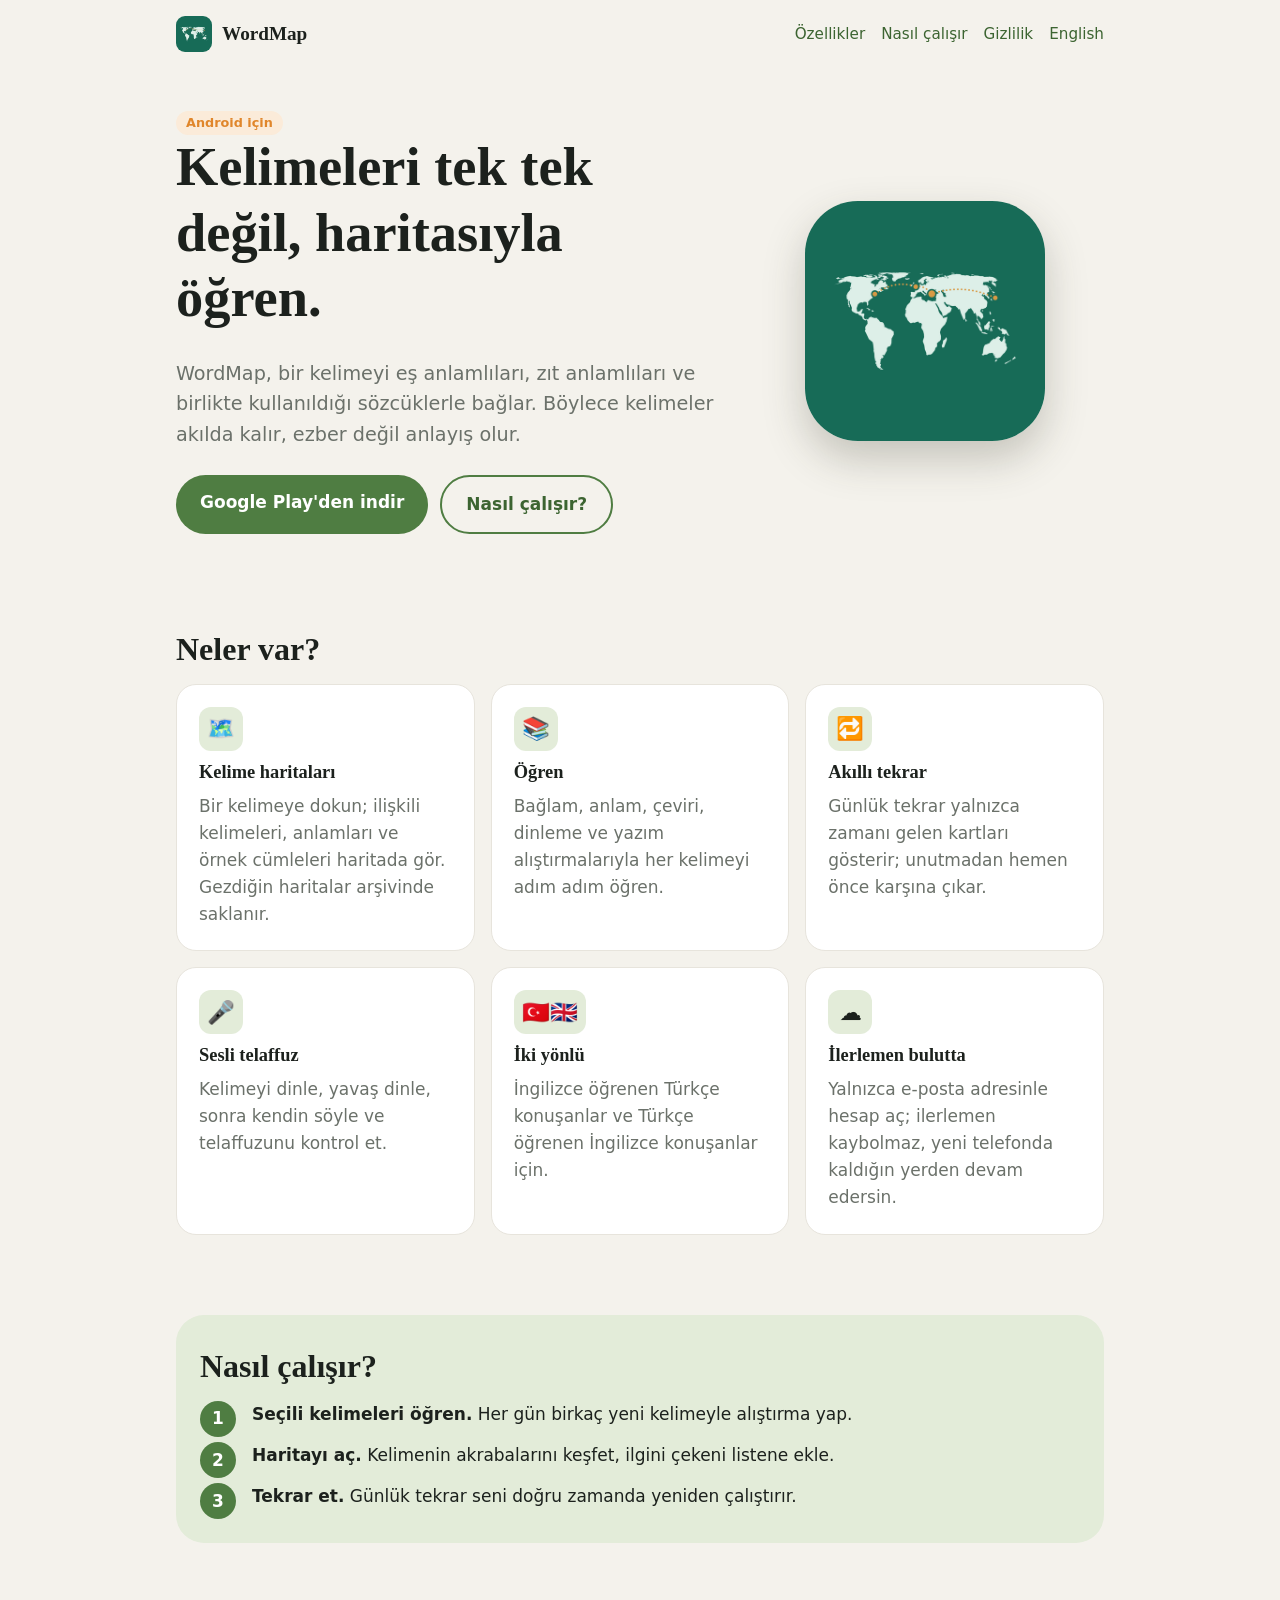
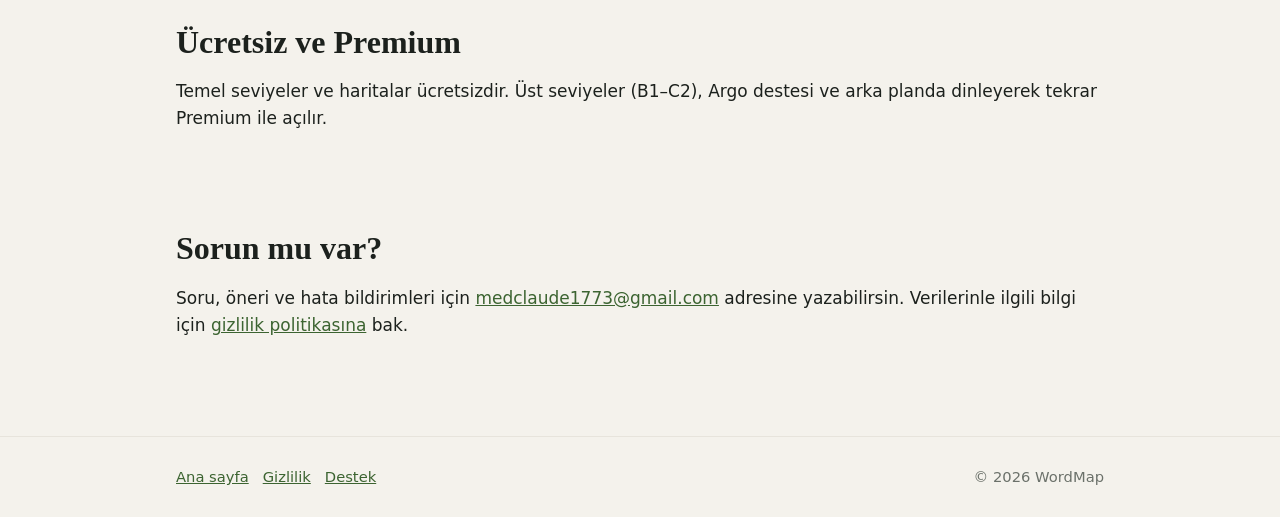
==== index.html @ a654e496 "Initial site Co-Authored-By: Claude Sonnet 5.5 <noreply@anthropic.com>" ====
<!doctype html>
<html lang="tr">
<head>
<meta charset="utf-8">
<meta name="viewport" content="width=device-width,initial-scale=1">
<title>WordMap – Kelimeleri harita gibi öğren</title>
<meta name="description" content="WordMap ile İngilizce ve Türkçe kelimeleri bağlantılarıyla birlikte öğren: kelime haritaları, akıllı tekrar ve sesli telaffuz alıştırması.">
<meta name="theme-color" content="#4F7D42">
<link rel="icon" href="assets/favicon.png">
<link rel="stylesheet" href="style.css">
<link rel="alternate" hreflang="en" href="en/">
</head>
<body>
<header class="top"><div class="wrap">
<a class="brand" href="./"><img src="assets/icon.png" alt="" width="36" height="36">WordMap</a>
<nav><a href="./#features">Özellikler</a><a href="./#how">Nasıl çalışır</a><a href="privacy.html">Gizlilik</a><a href="en/" hreflang="en">English</a></nav>
</div></header>
<main class="wrap">
<div class="hero">
<div>
<span class="badge">Android için</span>
<h1>Kelimeleri tek tek değil, haritasıyla öğren.</h1>
<p class="lead">WordMap, bir kelimeyi eş anlamlıları, zıt anlamlıları ve birlikte kullanıldığı sözcüklerle bağlar. Böylece kelimeler akılda kalır, ezber değil anlayış olur.</p>
<div class="cta">
<a class="btn" href="https://play.google.com/store/apps/details?id=com.wordmap.learn">Google Play'den indir</a>
<a class="btn ghost" href="#how">Nasıl çalışır?</a>
</div>
</div>
<div class="icon-art"><img src="assets/icon.png" alt="WordMap uygulama simgesi" width="240" height="240"></div>
</div>

<section id="features">
<h2>Neler var?</h2>
<div class="grid">
<div class="card"><div class="em">🗺️</div><h3>Kelime haritaları</h3><p>Bir kelimeye dokun; ilişkili kelimeleri, anlamları ve örnek cümleleri haritada gör. Gezdiğin haritalar arşivinde saklanır.</p></div>
<div class="card"><div class="em">📚</div><h3>Öğren</h3><p>Bağlam, anlam, çeviri, dinleme ve yazım alıştırmalarıyla her kelimeyi adım adım öğren.</p></div>
<div class="card"><div class="em">🔁</div><h3>Akıllı tekrar</h3><p>Günlük tekrar yalnızca zamanı gelen kartları gösterir; unutmadan hemen önce karşına çıkar.</p></div>
<div class="card"><div class="em">🎤</div><h3>Sesli telaffuz</h3><p>Kelimeyi dinle, yavaş dinle, sonra kendin söyle ve telaffuzunu kontrol et.</p></div>
<div class="card"><div class="em">🇹🇷🇬🇧</div><h3>İki yönlü</h3><p>İngilizce öğrenen Türkçe konuşanlar ve Türkçe öğrenen İngilizce konuşanlar için.</p></div>
<div class="card"><div class="em">☁️</div><h3>İlerlemen bulutta</h3><p>Yalnızca e-posta adresinle hesap aç; ilerlemen kaybolmaz, yeni telefonda kaldığın yerden devam edersin.</p></div>
</div>
</section>

<section id="how"><div class="band">
<h2>Nasıl çalışır?</h2>
<ol class="steps">
<li><strong>Seçili kelimeleri öğren.</strong> Her gün birkaç yeni kelimeyle alıştırma yap.</li>
<li><strong>Haritayı aç.</strong> Kelimenin akrabalarını keşfet, ilgini çekeni listene ekle.</li>
<li><strong>Tekrar et.</strong> Günlük tekrar seni doğru zamanda yeniden çalıştırır.</li>
</ol>
</div></section>

<section>
<h2>Ücretsiz ve Premium</h2>
<p>Temel seviyeler ve haritalar ücretsizdir. Üst seviyeler (B1–C2), Argo destesi ve arka planda dinleyerek tekrar Premium ile açılır.</p>
</section>

<section>
<h2>Sorun mu var?</h2>
<p>Soru, öneri ve hata bildirimleri için <a href="mailto:medclaude1773@gmail.com">medclaude1773@gmail.com</a> adresine yazabilirsin. Verilerinle ilgili bilgi için <a href="privacy.html">gizlilik politikasına</a> bak.</p>
</section>
</main>
<footer><div class="wrap">
<div><a href="./">Ana sayfa</a><a href="privacy.html">Gizlilik</a><a href="mailto:medclaude1773@gmail.com">Destek</a></div>
<div>© 2026 WordMap</div>
</div></footer>
</body></html>
---- style.css ----
:root{--bg:#F4F2EC;--surface:#fff;--text:#1C211D;--muted:#6B716A;--border:#E7E4DC;--primary:#4F7D42;--primary-strong:#3C6431;--soft:#E3ECD9;--accent:#E0862B;--accent-soft:#FBEBD9;--on-primary:#fff}
@media (prefers-color-scheme:dark){:root{--bg:#141612;--surface:#1D201B;--text:#EEF0EA;--muted:#A6AC9F;--border:#2E322A;--primary:#93C27F;--primary-strong:#B5DAA3;--soft:#283423;--accent:#F0A55A;--accent-soft:#3A2D1E;--on-primary:#14200F}}
*{box-sizing:border-box}
html{scroll-behavior:smooth}
body{margin:0;background:var(--bg);color:var(--text);font:17px/1.6 system-ui,-apple-system,"Segoe UI",Roboto,sans-serif;-webkit-text-size-adjust:100%}
h1,h2,h3{font-family:Georgia,"Times New Roman",serif;line-height:1.2;margin:0 0 .5em}
h1{font-size:clamp(2.1rem,6vw,3.4rem)}h2{font-size:clamp(1.5rem,4vw,2rem)}h3{font-size:1.15rem}
a{color:var(--primary-strong)}
.wrap{max-width:960px;margin:0 auto;padding:0 16px}
header.top{padding:16px 0}
header.top .wrap{display:flex;align-items:center;justify-content:space-between;gap:12px;flex-wrap:wrap}
.brand{display:flex;align-items:center;gap:10px;font:700 1.2rem Georgia,serif;color:var(--text);text-decoration:none}
.brand img{width:36px;height:36px;border-radius:9px}
nav a{margin-left:16px;text-decoration:none;font-size:.95rem}
nav a:first-child{margin-left:0}
.hero{padding:40px 0 56px;display:grid;gap:32px;align-items:center}
@media(min-width:760px){.hero{grid-template-columns:1.2fr .8fr}}
.hero p.lead{font-size:1.2rem;color:var(--muted);max-width:34em}
.btn{display:inline-block;background:var(--primary);color:var(--on-primary);padding:14px 24px;border-radius:999px;text-decoration:none;font-weight:600}
.btn:hover{background:var(--primary-strong)}
.btn.ghost{background:transparent;color:var(--primary-strong);border:2px solid var(--primary)}
.cta{display:flex;gap:12px;flex-wrap:wrap;margin-top:24px}
.icon-art{display:flex;justify-content:center}
.icon-art img{width:min(240px,60vw);border-radius:22%;box-shadow:0 18px 40px rgba(58,58,42,.25)}
section{padding:40px 0}
.grid{display:grid;gap:16px;grid-template-columns:repeat(auto-fit,minmax(240px,1fr))}
.card{background:var(--surface);border:1px solid var(--border);border-radius:20px;padding:22px}
.card .em{display:inline-grid;place-items:center;min-width:44px;height:44px;padding:0 8px;white-space:nowrap;border-radius:12px;background:var(--soft);font-size:1.4rem;margin-bottom:10px}
.card p{margin:0;color:var(--muted)}
.band{background:var(--soft);border-radius:28px;padding:32px 24px}
.steps{counter-reset:s;list-style:none;padding:0;margin:0;display:grid;gap:14px}
.steps li{counter-increment:s;padding-left:52px;position:relative}
.steps li::before{content:counter(s);position:absolute;left:0;top:0;width:36px;height:36px;border-radius:50%;background:var(--primary);color:var(--on-primary);display:grid;place-items:center;font-weight:700}
.badge{display:inline-block;background:var(--accent-soft);color:var(--accent);padding:2px 10px;border-radius:999px;font-size:.8rem;font-weight:700}
footer{border-top:1px solid var(--border);margin-top:40px;padding:28px 0;color:var(--muted);font-size:.92rem}
footer .wrap{display:flex;gap:16px;flex-wrap:wrap;justify-content:space-between}
footer a{margin-right:14px}
.doc{max-width:720px;padding:24px 16px 8px;margin:0 auto}
.doc h2{margin-top:1.6em}
.doc ul{padding-left:1.2em}
.note{background:var(--accent-soft);border-radius:12px;padding:12px 16px;font-size:.95rem}
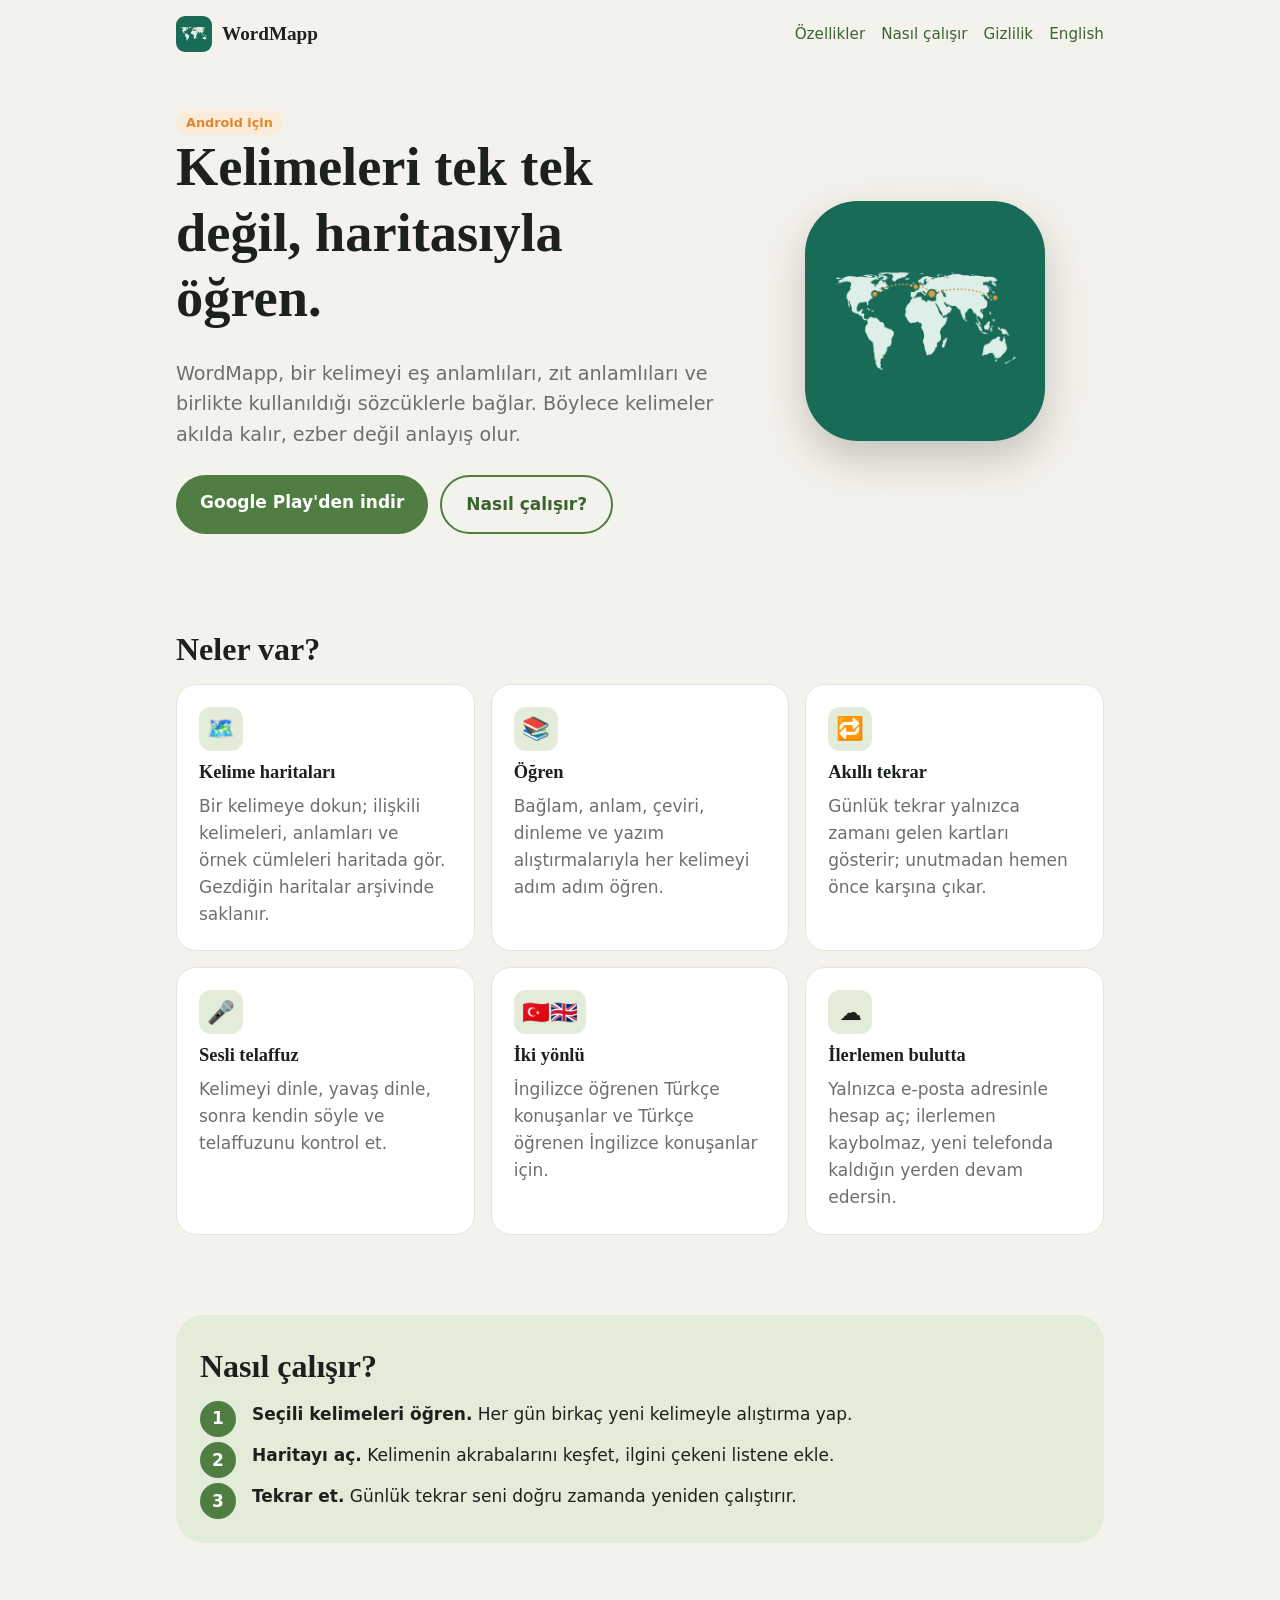
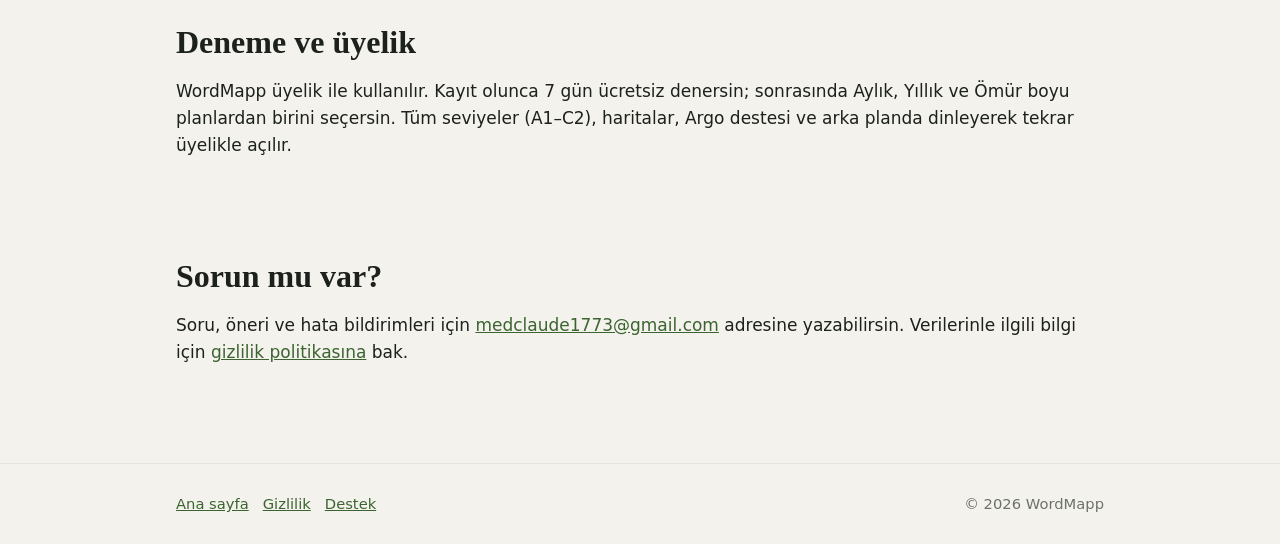
==== commit 8a4ccb30: "Site: rename to WordMapp, correct the free/paid text, fix privacy wording" ====
--- a/index.html
+++ b/index.html
@@ -3,8 +3,8 @@
 <head>
 <meta charset="utf-8">
 <meta name="viewport" content="width=device-width,initial-scale=1">
-<title>WordMap – Kelimeleri harita gibi öğren</title>
-<meta name="description" content="WordMap ile İngilizce ve Türkçe kelimeleri bağlantılarıyla birlikte öğren: kelime haritaları, akıllı tekrar ve sesli telaffuz alıştırması.">
+<title>WordMapp – Kelimeleri harita gibi öğren</title>
+<meta name="description" content="WordMapp ile İngilizce ve Türkçe kelimeleri bağlantılarıyla birlikte öğren: kelime haritaları, akıllı tekrar ve sesli telaffuz alıştırması.">
 <meta name="theme-color" content="#4F7D42">
 <link rel="icon" href="assets/favicon.png">
 <link rel="stylesheet" href="style.css">
@@ -12,7 +12,7 @@
 </head>
 <body>
 <header class="top"><div class="wrap">
-<a class="brand" href="./"><img src="assets/icon.png" alt="" width="36" height="36">WordMap</a>
+<a class="brand" href="./"><img src="assets/icon.png" alt="" width="36" height="36">WordMapp</a>
 <nav><a href="./#features">Özellikler</a><a href="./#how">Nasıl çalışır</a><a href="privacy.html">Gizlilik</a><a href="en/" hreflang="en">English</a></nav>
 </div></header>
 <main class="wrap">
@@ -20,13 +20,13 @@
 <div>
 <span class="badge">Android için</span>
 <h1>Kelimeleri tek tek değil, haritasıyla öğren.</h1>
-<p class="lead">WordMap, bir kelimeyi eş anlamlıları, zıt anlamlıları ve birlikte kullanıldığı sözcüklerle bağlar. Böylece kelimeler akılda kalır, ezber değil anlayış olur.</p>
+<p class="lead">WordMapp, bir kelimeyi eş anlamlıları, zıt anlamlıları ve birlikte kullanıldığı sözcüklerle bağlar. Böylece kelimeler akılda kalır, ezber değil anlayış olur.</p>
 <div class="cta">
-<a class="btn" href="https://play.google.com/store/apps/details?id=com.wordmap.learn">Google Play'den indir</a>
+<a class="btn" href="https://play.google.com/store/apps/details?id=com.wordmapp.app">Google Play'den indir</a>
 <a class="btn ghost" href="#how">Nasıl çalışır?</a>
 </div>
 </div>
-<div class="icon-art"><img src="assets/icon.png" alt="WordMap uygulama simgesi" width="240" height="240"></div>
+<div class="icon-art"><img src="assets/icon.png" alt="WordMapp uygulama simgesi" width="240" height="240"></div>
 </div>
 
 <section id="features">
@@ -51,8 +51,8 @@
 </div></section>
 
 <section>
-<h2>Ücretsiz ve Premium</h2>
-<p>Temel seviyeler ve haritalar ücretsizdir. Üst seviyeler (B1–C2), Argo destesi ve arka planda dinleyerek tekrar Premium ile açılır.</p>
+<h2>Deneme ve üyelik</h2>
+<p>WordMapp üyelik ile kullanılır. Kayıt olunca 7 gün ücretsiz denersin; sonrasında Aylık, Yıllık ve Ömür boyu planlardan birini seçersin. Tüm seviyeler (A1–C2), haritalar, Argo destesi ve arka planda dinleyerek tekrar üyelikle açılır.</p>
 </section>
 
 <section>
@@ -62,6 +62,6 @@
 </main>
 <footer><div class="wrap">
 <div><a href="./">Ana sayfa</a><a href="privacy.html">Gizlilik</a><a href="mailto:medclaude1773@gmail.com">Destek</a></div>
-<div>© 2026 WordMap</div>
+<div>© 2026 WordMapp</div>
 </div></footer>
 </body></html>
